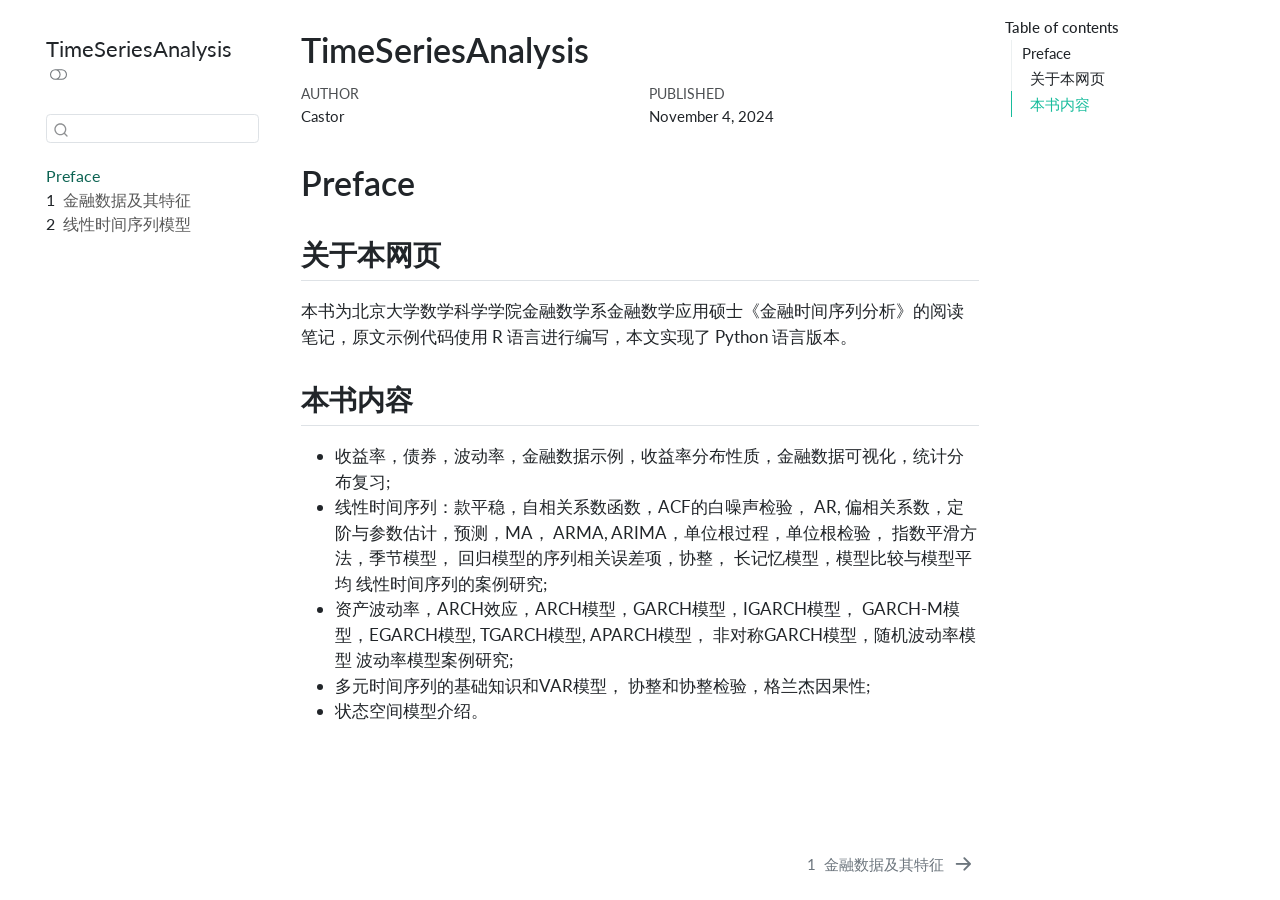
==== index.html @ bce4738b "Built site for gh-pages" ====
<!DOCTYPE html>
<html xmlns="http://www.w3.org/1999/xhtml" lang="en" xml:lang="en"><head>

<meta charset="utf-8">
<meta name="generator" content="quarto-1.5.57">

<meta name="viewport" content="width=device-width, initial-scale=1.0, user-scalable=yes">

<meta name="author" content="Castor">
<meta name="dcterms.date" content="2024-11-04">

<title>TimeSeriesAnalysis</title>
<style>
code{white-space: pre-wrap;}
span.smallcaps{font-variant: small-caps;}
div.columns{display: flex; gap: min(4vw, 1.5em);}
div.column{flex: auto; overflow-x: auto;}
div.hanging-indent{margin-left: 1.5em; text-indent: -1.5em;}
ul.task-list{list-style: none;}
ul.task-list li input[type="checkbox"] {
  width: 0.8em;
  margin: 0 0.8em 0.2em -1em; /* quarto-specific, see https://github.com/quarto-dev/quarto-cli/issues/4556 */ 
  vertical-align: middle;
}
</style>


<script src="site_libs/quarto-nav/quarto-nav.js"></script>
<script src="site_libs/quarto-nav/headroom.min.js"></script>
<script src="site_libs/clipboard/clipboard.min.js"></script>
<script src="site_libs/quarto-search/autocomplete.umd.js"></script>
<script src="site_libs/quarto-search/fuse.min.js"></script>
<script src="site_libs/quarto-search/quarto-search.js"></script>
<meta name="quarto:offset" content="./">
<link href="./Ch1/1-金融数据及其特征.html" rel="next">
<script src="site_libs/quarto-html/quarto.js"></script>
<script src="site_libs/quarto-html/popper.min.js"></script>
<script src="site_libs/quarto-html/tippy.umd.min.js"></script>
<script src="site_libs/quarto-html/anchor.min.js"></script>
<link href="site_libs/quarto-html/tippy.css" rel="stylesheet">
<link href="site_libs/quarto-html/quarto-syntax-highlighting.css" rel="stylesheet" class="quarto-color-scheme" id="quarto-text-highlighting-styles">
<link href="site_libs/quarto-html/quarto-syntax-highlighting-dark.css" rel="prefetch" class="quarto-color-scheme quarto-color-alternate" id="quarto-text-highlighting-styles">
<script src="site_libs/bootstrap/bootstrap.min.js"></script>
<link href="site_libs/bootstrap/bootstrap-icons.css" rel="stylesheet">
<link href="site_libs/bootstrap/bootstrap.min.css" rel="stylesheet" class="quarto-color-scheme" id="quarto-bootstrap" data-mode="light">
<link href="site_libs/bootstrap/bootstrap-dark.min.css" rel="prefetch" class="quarto-color-scheme quarto-color-alternate" id="quarto-bootstrap" data-mode="dark">
<script id="quarto-search-options" type="application/json">{
  "location": "sidebar",
  "copy-button": false,
  "collapse-after": 3,
  "panel-placement": "start",
  "type": "textbox",
  "limit": 50,
  "keyboard-shortcut": [
    "f",
    "/",
    "s"
  ],
  "show-item-context": false,
  "language": {
    "search-no-results-text": "No results",
    "search-matching-documents-text": "matching documents",
    "search-copy-link-title": "Copy link to search",
    "search-hide-matches-text": "Hide additional matches",
    "search-more-match-text": "more match in this document",
    "search-more-matches-text": "more matches in this document",
    "search-clear-button-title": "Clear",
    "search-text-placeholder": "",
    "search-detached-cancel-button-title": "Cancel",
    "search-submit-button-title": "Submit",
    "search-label": "Search"
  }
}</script>


</head>

<body class="nav-sidebar floating">

<div id="quarto-search-results"></div>
  <header id="quarto-header" class="headroom fixed-top">
  <nav class="quarto-secondary-nav">
    <div class="container-fluid d-flex">
      <button type="button" class="quarto-btn-toggle btn" data-bs-toggle="collapse" role="button" data-bs-target=".quarto-sidebar-collapse-item" aria-controls="quarto-sidebar" aria-expanded="false" aria-label="Toggle sidebar navigation" onclick="if (window.quartoToggleHeadroom) { window.quartoToggleHeadroom(); }">
        <i class="bi bi-layout-text-sidebar-reverse"></i>
      </button>
        <nav class="quarto-page-breadcrumbs" aria-label="breadcrumb"><ol class="breadcrumb"><li class="breadcrumb-item"><a href="./index.html">Preface</a></li></ol></nav>
        <a class="flex-grow-1" role="navigation" data-bs-toggle="collapse" data-bs-target=".quarto-sidebar-collapse-item" aria-controls="quarto-sidebar" aria-expanded="false" aria-label="Toggle sidebar navigation" onclick="if (window.quartoToggleHeadroom) { window.quartoToggleHeadroom(); }">      
        </a>
      <button type="button" class="btn quarto-search-button" aria-label="Search" onclick="window.quartoOpenSearch();">
        <i class="bi bi-search"></i>
      </button>
    </div>
  </nav>
</header>
<!-- content -->
<div id="quarto-content" class="quarto-container page-columns page-rows-contents page-layout-article">
<!-- sidebar -->
  <nav id="quarto-sidebar" class="sidebar collapse collapse-horizontal quarto-sidebar-collapse-item sidebar-navigation floating overflow-auto">
    <div class="pt-lg-2 mt-2 text-left sidebar-header">
    <div class="sidebar-title mb-0 py-0">
      <a href="./">TimeSeriesAnalysis</a> 
        <div class="sidebar-tools-main">
  <a href="" class="quarto-color-scheme-toggle quarto-navigation-tool  px-1" onclick="window.quartoToggleColorScheme(); return false;" title="Toggle dark mode"><i class="bi"></i></a>
</div>
    </div>
      </div>
        <div class="mt-2 flex-shrink-0 align-items-center">
        <div class="sidebar-search">
        <div id="quarto-search" class="" title="Search"></div>
        </div>
        </div>
    <div class="sidebar-menu-container"> 
    <ul class="list-unstyled mt-1">
        <li class="sidebar-item">
  <div class="sidebar-item-container"> 
  <a href="./index.html" class="sidebar-item-text sidebar-link active">
 <span class="menu-text">Preface</span></a>
  </div>
</li>
        <li class="sidebar-item">
  <div class="sidebar-item-container"> 
  <a href="./Ch1/1-金融数据及其特征.html" class="sidebar-item-text sidebar-link">
 <span class="menu-text"><span class="chapter-number">1</span>&nbsp; <span class="chapter-title">金融数据及其特征</span></span></a>
  </div>
</li>
        <li class="sidebar-item">
  <div class="sidebar-item-container"> 
  <a href="./Ch2/2-线性时间序列模型.html" class="sidebar-item-text sidebar-link">
 <span class="menu-text"><span class="chapter-number">2</span>&nbsp; <span class="chapter-title">线性时间序列模型</span></span></a>
  </div>
</li>
    </ul>
    </div>
</nav>
<div id="quarto-sidebar-glass" class="quarto-sidebar-collapse-item" data-bs-toggle="collapse" data-bs-target=".quarto-sidebar-collapse-item"></div>
<!-- margin-sidebar -->
    <div id="quarto-margin-sidebar" class="sidebar margin-sidebar">
        <nav id="TOC" role="doc-toc" class="toc-active">
    <h2 id="toc-title">Table of contents</h2>
   
  <ul>
  <li><a href="#preface" id="toc-preface" class="nav-link active" data-scroll-target="#preface">Preface</a>
  <ul class="collapse">
  <li><a href="#关于本网页" id="toc-关于本网页" class="nav-link" data-scroll-target="#关于本网页">关于本网页</a></li>
  <li><a href="#本书内容" id="toc-本书内容" class="nav-link" data-scroll-target="#本书内容">本书内容</a></li>
  </ul></li>
  </ul>
</nav>
    </div>
<!-- main -->
<main class="content" id="quarto-document-content">

<header id="title-block-header" class="quarto-title-block default">
<div class="quarto-title">
<h1 class="title">TimeSeriesAnalysis</h1>
</div>



<div class="quarto-title-meta">

    <div>
    <div class="quarto-title-meta-heading">Author</div>
    <div class="quarto-title-meta-contents">
             <p>Castor </p>
          </div>
  </div>
    
    <div>
    <div class="quarto-title-meta-heading">Published</div>
    <div class="quarto-title-meta-contents">
      <p class="date">November 4, 2024</p>
    </div>
  </div>
  
    
  </div>
  


</header>


<section id="preface" class="level1 unnumbered">
<h1 class="unnumbered">Preface</h1>
<section id="关于本网页" class="level2">
<h2 class="anchored" data-anchor-id="关于本网页">关于本网页</h2>
<p>本书为北京大学数学科学学院金融数学系金融数学应用硕士《金融时间序列分析》的阅读笔记，原文示例代码使用 R 语言进行编写，本文实现了 Python 语言版本。</p>
</section>
<section id="本书内容" class="level2">
<h2 class="anchored" data-anchor-id="本书内容">本书内容</h2>
<!-- -   R软件的时间序列相关的功能介绍, Rmd格式介绍; -->
<ul>
<li>收益率，债券，波动率，金融数据示例，收益率分布性质，金融数据可视化，统计分布复习;</li>
<li>线性时间序列：款平稳，自相关系数函数，ACF的白噪声检验， AR, 偏相关系数，定阶与参数估计，预测，MA， ARMA, ARIMA，单位根过程，单位根检验， 指数平滑方法，季节模型， 回归模型的序列相关误差项，协整， 长记忆模型，模型比较与模型平均 线性时间序列的案例研究;</li>
<li>资产波动率，ARCH效应，ARCH模型，GARCH模型，IGARCH模型， GARCH-M模型，EGARCH模型, TGARCH模型, APARCH模型， 非对称GARCH模型，随机波动率模型 波动率模型案例研究;</li>
<li>多元时间序列的基础知识和VAR模型， 协整和协整检验，格兰杰因果性;</li>
<li>状态空间模型介绍。</li>
</ul>


</section>
</section>

</main> <!-- /main -->
<script id="quarto-html-after-body" type="application/javascript">
window.document.addEventListener("DOMContentLoaded", function (event) {
  const toggleBodyColorMode = (bsSheetEl) => {
    const mode = bsSheetEl.getAttribute("data-mode");
    const bodyEl = window.document.querySelector("body");
    if (mode === "dark") {
      bodyEl.classList.add("quarto-dark");
      bodyEl.classList.remove("quarto-light");
    } else {
      bodyEl.classList.add("quarto-light");
      bodyEl.classList.remove("quarto-dark");
    }
  }
  const toggleBodyColorPrimary = () => {
    const bsSheetEl = window.document.querySelector("link#quarto-bootstrap");
    if (bsSheetEl) {
      toggleBodyColorMode(bsSheetEl);
    }
  }
  toggleBodyColorPrimary();  
  const disableStylesheet = (stylesheets) => {
    for (let i=0; i < stylesheets.length; i++) {
      const stylesheet = stylesheets[i];
      stylesheet.rel = 'prefetch';
    }
  }
  const enableStylesheet = (stylesheets) => {
    for (let i=0; i < stylesheets.length; i++) {
      const stylesheet = stylesheets[i];
      stylesheet.rel = 'stylesheet';
    }
  }
  const manageTransitions = (selector, allowTransitions) => {
    const els = window.document.querySelectorAll(selector);
    for (let i=0; i < els.length; i++) {
      const el = els[i];
      if (allowTransitions) {
        el.classList.remove('notransition');
      } else {
        el.classList.add('notransition');
      }
    }
  }
  const toggleGiscusIfUsed = (isAlternate, darkModeDefault) => {
    const baseTheme = document.querySelector('#giscus-base-theme')?.value ?? 'light';
    const alternateTheme = document.querySelector('#giscus-alt-theme')?.value ?? 'dark';
    let newTheme = '';
    if(darkModeDefault) {
      newTheme = isAlternate ? baseTheme : alternateTheme;
    } else {
      newTheme = isAlternate ? alternateTheme : baseTheme;
    }
    const changeGiscusTheme = () => {
      // From: https://github.com/giscus/giscus/issues/336
      const sendMessage = (message) => {
        const iframe = document.querySelector('iframe.giscus-frame');
        if (!iframe) return;
        iframe.contentWindow.postMessage({ giscus: message }, 'https://giscus.app');
      }
      sendMessage({
        setConfig: {
          theme: newTheme
        }
      });
    }
    const isGiscussLoaded = window.document.querySelector('iframe.giscus-frame') !== null;
    if (isGiscussLoaded) {
      changeGiscusTheme();
    }
  }
  const toggleColorMode = (alternate) => {
    // Switch the stylesheets
    const alternateStylesheets = window.document.querySelectorAll('link.quarto-color-scheme.quarto-color-alternate');
    manageTransitions('#quarto-margin-sidebar .nav-link', false);
    if (alternate) {
      enableStylesheet(alternateStylesheets);
      for (const sheetNode of alternateStylesheets) {
        if (sheetNode.id === "quarto-bootstrap") {
          toggleBodyColorMode(sheetNode);
        }
      }
    } else {
      disableStylesheet(alternateStylesheets);
      toggleBodyColorPrimary();
    }
    manageTransitions('#quarto-margin-sidebar .nav-link', true);
    // Switch the toggles
    const toggles = window.document.querySelectorAll('.quarto-color-scheme-toggle');
    for (let i=0; i < toggles.length; i++) {
      const toggle = toggles[i];
      if (toggle) {
        if (alternate) {
          toggle.classList.add("alternate");     
        } else {
          toggle.classList.remove("alternate");
        }
      }
    }
    // Hack to workaround the fact that safari doesn't
    // properly recolor the scrollbar when toggling (#1455)
    if (navigator.userAgent.indexOf('Safari') > 0 && navigator.userAgent.indexOf('Chrome') == -1) {
      manageTransitions("body", false);
      window.scrollTo(0, 1);
      setTimeout(() => {
        window.scrollTo(0, 0);
        manageTransitions("body", true);
      }, 40);  
    }
  }
  const isFileUrl = () => { 
    return window.location.protocol === 'file:';
  }
  const hasAlternateSentinel = () => {  
    let styleSentinel = getColorSchemeSentinel();
    if (styleSentinel !== null) {
      return styleSentinel === "alternate";
    } else {
      return false;
    }
  }
  const setStyleSentinel = (alternate) => {
    const value = alternate ? "alternate" : "default";
    if (!isFileUrl()) {
      window.localStorage.setItem("quarto-color-scheme", value);
    } else {
      localAlternateSentinel = value;
    }
  }
  const getColorSchemeSentinel = () => {
    if (!isFileUrl()) {
      const storageValue = window.localStorage.getItem("quarto-color-scheme");
      return storageValue != null ? storageValue : localAlternateSentinel;
    } else {
      return localAlternateSentinel;
    }
  }
  const darkModeDefault = false;
  let localAlternateSentinel = darkModeDefault ? 'alternate' : 'default';
  // Dark / light mode switch
  window.quartoToggleColorScheme = () => {
    // Read the current dark / light value 
    let toAlternate = !hasAlternateSentinel();
    toggleColorMode(toAlternate);
    setStyleSentinel(toAlternate);
    toggleGiscusIfUsed(toAlternate, darkModeDefault);
  };
  // Ensure there is a toggle, if there isn't float one in the top right
  if (window.document.querySelector('.quarto-color-scheme-toggle') === null) {
    const a = window.document.createElement('a');
    a.classList.add('top-right');
    a.classList.add('quarto-color-scheme-toggle');
    a.href = "";
    a.onclick = function() { try { window.quartoToggleColorScheme(); } catch {} return false; };
    const i = window.document.createElement("i");
    i.classList.add('bi');
    a.appendChild(i);
    window.document.body.appendChild(a);
  }
  // Switch to dark mode if need be
  if (hasAlternateSentinel()) {
    toggleColorMode(true);
  } else {
    toggleColorMode(false);
  }
  const icon = "";
  const anchorJS = new window.AnchorJS();
  anchorJS.options = {
    placement: 'right',
    icon: icon
  };
  anchorJS.add('.anchored');
  const isCodeAnnotation = (el) => {
    for (const clz of el.classList) {
      if (clz.startsWith('code-annotation-')) {                     
        return true;
      }
    }
    return false;
  }
  const onCopySuccess = function(e) {
    // button target
    const button = e.trigger;
    // don't keep focus
    button.blur();
    // flash "checked"
    button.classList.add('code-copy-button-checked');
    var currentTitle = button.getAttribute("title");
    button.setAttribute("title", "Copied!");
    let tooltip;
    if (window.bootstrap) {
      button.setAttribute("data-bs-toggle", "tooltip");
      button.setAttribute("data-bs-placement", "left");
      button.setAttribute("data-bs-title", "Copied!");
      tooltip = new bootstrap.Tooltip(button, 
        { trigger: "manual", 
          customClass: "code-copy-button-tooltip",
          offset: [0, -8]});
      tooltip.show();    
    }
    setTimeout(function() {
      if (tooltip) {
        tooltip.hide();
        button.removeAttribute("data-bs-title");
        button.removeAttribute("data-bs-toggle");
        button.removeAttribute("data-bs-placement");
      }
      button.setAttribute("title", currentTitle);
      button.classList.remove('code-copy-button-checked');
    }, 1000);
    // clear code selection
    e.clearSelection();
  }
  const getTextToCopy = function(trigger) {
      const codeEl = trigger.previousElementSibling.cloneNode(true);
      for (const childEl of codeEl.children) {
        if (isCodeAnnotation(childEl)) {
          childEl.remove();
        }
      }
      return codeEl.innerText;
  }
  const clipboard = new window.ClipboardJS('.code-copy-button:not([data-in-quarto-modal])', {
    text: getTextToCopy
  });
  clipboard.on('success', onCopySuccess);
  if (window.document.getElementById('quarto-embedded-source-code-modal')) {
    // For code content inside modals, clipBoardJS needs to be initialized with a container option
    // TODO: Check when it could be a function (https://github.com/zenorocha/clipboard.js/issues/860)
    const clipboardModal = new window.ClipboardJS('.code-copy-button[data-in-quarto-modal]', {
      text: getTextToCopy,
      container: window.document.getElementById('quarto-embedded-source-code-modal')
    });
    clipboardModal.on('success', onCopySuccess);
  }
    var localhostRegex = new RegExp(/^(?:http|https):\/\/localhost\:?[0-9]*\//);
    var mailtoRegex = new RegExp(/^mailto:/);
      var filterRegex = new RegExp('/' + window.location.host + '/');
    var isInternal = (href) => {
        return filterRegex.test(href) || localhostRegex.test(href) || mailtoRegex.test(href);
    }
    // Inspect non-navigation links and adorn them if external
 	var links = window.document.querySelectorAll('a[href]:not(.nav-link):not(.navbar-brand):not(.toc-action):not(.sidebar-link):not(.sidebar-item-toggle):not(.pagination-link):not(.no-external):not([aria-hidden]):not(.dropdown-item):not(.quarto-navigation-tool):not(.about-link)');
    for (var i=0; i<links.length; i++) {
      const link = links[i];
      if (!isInternal(link.href)) {
        // undo the damage that might have been done by quarto-nav.js in the case of
        // links that we want to consider external
        if (link.dataset.originalHref !== undefined) {
          link.href = link.dataset.originalHref;
        }
      }
    }
  function tippyHover(el, contentFn, onTriggerFn, onUntriggerFn) {
    const config = {
      allowHTML: true,
      maxWidth: 500,
      delay: 100,
      arrow: false,
      appendTo: function(el) {
          return el.parentElement;
      },
      interactive: true,
      interactiveBorder: 10,
      theme: 'quarto',
      placement: 'bottom-start',
    };
    if (contentFn) {
      config.content = contentFn;
    }
    if (onTriggerFn) {
      config.onTrigger = onTriggerFn;
    }
    if (onUntriggerFn) {
      config.onUntrigger = onUntriggerFn;
    }
    window.tippy(el, config); 
  }
  const noterefs = window.document.querySelectorAll('a[role="doc-noteref"]');
  for (var i=0; i<noterefs.length; i++) {
    const ref = noterefs[i];
    tippyHover(ref, function() {
      // use id or data attribute instead here
      let href = ref.getAttribute('data-footnote-href') || ref.getAttribute('href');
      try { href = new URL(href).hash; } catch {}
      const id = href.replace(/^#\/?/, "");
      const note = window.document.getElementById(id);
      if (note) {
        return note.innerHTML;
      } else {
        return "";
      }
    });
  }
  const xrefs = window.document.querySelectorAll('a.quarto-xref');
  const processXRef = (id, note) => {
    // Strip column container classes
    const stripColumnClz = (el) => {
      el.classList.remove("page-full", "page-columns");
      if (el.children) {
        for (const child of el.children) {
          stripColumnClz(child);
        }
      }
    }
    stripColumnClz(note)
    if (id === null || id.startsWith('sec-')) {
      // Special case sections, only their first couple elements
      const container = document.createElement("div");
      if (note.children && note.children.length > 2) {
        container.appendChild(note.children[0].cloneNode(true));
        for (let i = 1; i < note.children.length; i++) {
          const child = note.children[i];
          if (child.tagName === "P" && child.innerText === "") {
            continue;
          } else {
            container.appendChild(child.cloneNode(true));
            break;
          }
        }
        if (window.Quarto?.typesetMath) {
          window.Quarto.typesetMath(container);
        }
        return container.innerHTML
      } else {
        if (window.Quarto?.typesetMath) {
          window.Quarto.typesetMath(note);
        }
        return note.innerHTML;
      }
    } else {
      // Remove any anchor links if they are present
      const anchorLink = note.querySelector('a.anchorjs-link');
      if (anchorLink) {
        anchorLink.remove();
      }
      if (window.Quarto?.typesetMath) {
        window.Quarto.typesetMath(note);
      }
      // TODO in 1.5, we should make sure this works without a callout special case
      if (note.classList.contains("callout")) {
        return note.outerHTML;
      } else {
        return note.innerHTML;
      }
    }
  }
  for (var i=0; i<xrefs.length; i++) {
    const xref = xrefs[i];
    tippyHover(xref, undefined, function(instance) {
      instance.disable();
      let url = xref.getAttribute('href');
      let hash = undefined; 
      if (url.startsWith('#')) {
        hash = url;
      } else {
        try { hash = new URL(url).hash; } catch {}
      }
      if (hash) {
        const id = hash.replace(/^#\/?/, "");
        const note = window.document.getElementById(id);
        if (note !== null) {
          try {
            const html = processXRef(id, note.cloneNode(true));
            instance.setContent(html);
          } finally {
            instance.enable();
            instance.show();
          }
        } else {
          // See if we can fetch this
          fetch(url.split('#')[0])
          .then(res => res.text())
          .then(html => {
            const parser = new DOMParser();
            const htmlDoc = parser.parseFromString(html, "text/html");
            const note = htmlDoc.getElementById(id);
            if (note !== null) {
              const html = processXRef(id, note);
              instance.setContent(html);
            } 
          }).finally(() => {
            instance.enable();
            instance.show();
          });
        }
      } else {
        // See if we can fetch a full url (with no hash to target)
        // This is a special case and we should probably do some content thinning / targeting
        fetch(url)
        .then(res => res.text())
        .then(html => {
          const parser = new DOMParser();
          const htmlDoc = parser.parseFromString(html, "text/html");
          const note = htmlDoc.querySelector('main.content');
          if (note !== null) {
            // This should only happen for chapter cross references
            // (since there is no id in the URL)
            // remove the first header
            if (note.children.length > 0 && note.children[0].tagName === "HEADER") {
              note.children[0].remove();
            }
            const html = processXRef(null, note);
            instance.setContent(html);
          } 
        }).finally(() => {
          instance.enable();
          instance.show();
        });
      }
    }, function(instance) {
    });
  }
      let selectedAnnoteEl;
      const selectorForAnnotation = ( cell, annotation) => {
        let cellAttr = 'data-code-cell="' + cell + '"';
        let lineAttr = 'data-code-annotation="' +  annotation + '"';
        const selector = 'span[' + cellAttr + '][' + lineAttr + ']';
        return selector;
      }
      const selectCodeLines = (annoteEl) => {
        const doc = window.document;
        const targetCell = annoteEl.getAttribute("data-target-cell");
        const targetAnnotation = annoteEl.getAttribute("data-target-annotation");
        const annoteSpan = window.document.querySelector(selectorForAnnotation(targetCell, targetAnnotation));
        const lines = annoteSpan.getAttribute("data-code-lines").split(",");
        const lineIds = lines.map((line) => {
          return targetCell + "-" + line;
        })
        let top = null;
        let height = null;
        let parent = null;
        if (lineIds.length > 0) {
            //compute the position of the single el (top and bottom and make a div)
            const el = window.document.getElementById(lineIds[0]);
            top = el.offsetTop;
            height = el.offsetHeight;
            parent = el.parentElement.parentElement;
          if (lineIds.length > 1) {
            const lastEl = window.document.getElementById(lineIds[lineIds.length - 1]);
            const bottom = lastEl.offsetTop + lastEl.offsetHeight;
            height = bottom - top;
          }
          if (top !== null && height !== null && parent !== null) {
            // cook up a div (if necessary) and position it 
            let div = window.document.getElementById("code-annotation-line-highlight");
            if (div === null) {
              div = window.document.createElement("div");
              div.setAttribute("id", "code-annotation-line-highlight");
              div.style.position = 'absolute';
              parent.appendChild(div);
            }
            div.style.top = top - 2 + "px";
            div.style.height = height + 4 + "px";
            div.style.left = 0;
            let gutterDiv = window.document.getElementById("code-annotation-line-highlight-gutter");
            if (gutterDiv === null) {
              gutterDiv = window.document.createElement("div");
              gutterDiv.setAttribute("id", "code-annotation-line-highlight-gutter");
              gutterDiv.style.position = 'absolute';
              const codeCell = window.document.getElementById(targetCell);
              const gutter = codeCell.querySelector('.code-annotation-gutter');
              gutter.appendChild(gutterDiv);
            }
            gutterDiv.style.top = top - 2 + "px";
            gutterDiv.style.height = height + 4 + "px";
          }
          selectedAnnoteEl = annoteEl;
        }
      };
      const unselectCodeLines = () => {
        const elementsIds = ["code-annotation-line-highlight", "code-annotation-line-highlight-gutter"];
        elementsIds.forEach((elId) => {
          const div = window.document.getElementById(elId);
          if (div) {
            div.remove();
          }
        });
        selectedAnnoteEl = undefined;
      };
        // Handle positioning of the toggle
    window.addEventListener(
      "resize",
      throttle(() => {
        elRect = undefined;
        if (selectedAnnoteEl) {
          selectCodeLines(selectedAnnoteEl);
        }
      }, 10)
    );
    function throttle(fn, ms) {
    let throttle = false;
    let timer;
      return (...args) => {
        if(!throttle) { // first call gets through
            fn.apply(this, args);
            throttle = true;
        } else { // all the others get throttled
            if(timer) clearTimeout(timer); // cancel #2
            timer = setTimeout(() => {
              fn.apply(this, args);
              timer = throttle = false;
            }, ms);
        }
      };
    }
      // Attach click handler to the DT
      const annoteDls = window.document.querySelectorAll('dt[data-target-cell]');
      for (const annoteDlNode of annoteDls) {
        annoteDlNode.addEventListener('click', (event) => {
          const clickedEl = event.target;
          if (clickedEl !== selectedAnnoteEl) {
            unselectCodeLines();
            const activeEl = window.document.querySelector('dt[data-target-cell].code-annotation-active');
            if (activeEl) {
              activeEl.classList.remove('code-annotation-active');
            }
            selectCodeLines(clickedEl);
            clickedEl.classList.add('code-annotation-active');
          } else {
            // Unselect the line
            unselectCodeLines();
            clickedEl.classList.remove('code-annotation-active');
          }
        });
      }
  const findCites = (el) => {
    const parentEl = el.parentElement;
    if (parentEl) {
      const cites = parentEl.dataset.cites;
      if (cites) {
        return {
          el,
          cites: cites.split(' ')
        };
      } else {
        return findCites(el.parentElement)
      }
    } else {
      return undefined;
    }
  };
  var bibliorefs = window.document.querySelectorAll('a[role="doc-biblioref"]');
  for (var i=0; i<bibliorefs.length; i++) {
    const ref = bibliorefs[i];
    const citeInfo = findCites(ref);
    if (citeInfo) {
      tippyHover(citeInfo.el, function() {
        var popup = window.document.createElement('div');
        citeInfo.cites.forEach(function(cite) {
          var citeDiv = window.document.createElement('div');
          citeDiv.classList.add('hanging-indent');
          citeDiv.classList.add('csl-entry');
          var biblioDiv = window.document.getElementById('ref-' + cite);
          if (biblioDiv) {
            citeDiv.innerHTML = biblioDiv.innerHTML;
          }
          popup.appendChild(citeDiv);
        });
        return popup.innerHTML;
      });
    }
  }
});
</script>
<nav class="page-navigation">
  <div class="nav-page nav-page-previous">
  </div>
  <div class="nav-page nav-page-next">
      <a href="./Ch1/1-金融数据及其特征.html" class="pagination-link" aria-label="金融数据及其特征">
        <span class="nav-page-text"><span class="chapter-number">1</span>&nbsp; <span class="chapter-title">金融数据及其特征</span></span> <i class="bi bi-arrow-right-short"></i>
      </a>
  </div>
</nav>
</div> <!-- /content -->




</body></html>
---- site_libs/quarto-html/tippy.css ----
.tippy-box[data-animation=fade][data-state=hidden]{opacity:0}[data-tippy-root]{max-width:calc(100vw - 10px)}.tippy-box{position:relative;background-color:#333;color:#fff;border-radius:4px;font-size:14px;line-height:1.4;white-space:normal;outline:0;transition-property:transform,visibility,opacity}.tippy-box[data-placement^=top]>.tippy-arrow{bottom:0}.tippy-box[data-placement^=top]>.tippy-arrow:before{bottom:-7px;left:0;border-width:8px 8px 0;border-top-color:initial;transform-origin:center top}.tippy-box[data-placement^=bottom]>.tippy-arrow{top:0}.tippy-box[data-placement^=bottom]>.tippy-arrow:before{top:-7px;left:0;border-width:0 8px 8px;border-bottom-color:initial;transform-origin:center bottom}.tippy-box[data-placement^=left]>.tippy-arrow{right:0}.tippy-box[data-placement^=left]>.tippy-arrow:before{border-width:8px 0 8px 8px;border-left-color:initial;right:-7px;transform-origin:center left}.tippy-box[data-placement^=right]>.tippy-arrow{left:0}.tippy-box[data-placement^=right]>.tippy-arrow:before{left:-7px;border-width:8px 8px 8px 0;border-right-color:initial;transform-origin:center right}.tippy-box[data-inertia][data-state=visible]{transition-timing-function:cubic-bezier(.54,1.5,.38,1.11)}.tippy-arrow{width:16px;height:16px;color:#333}.tippy-arrow:before{content:"";position:absolute;border-color:transparent;border-style:solid}.tippy-content{position:relative;padding:5px 9px;z-index:1}
---- site_libs/quarto-html/quarto-syntax-highlighting.css ----
/* quarto syntax highlight colors */
:root {
  --quarto-hl-ot-color: #003B4F;
  --quarto-hl-at-color: #657422;
  --quarto-hl-ss-color: #20794D;
  --quarto-hl-an-color: #5E5E5E;
  --quarto-hl-fu-color: #4758AB;
  --quarto-hl-st-color: #20794D;
  --quarto-hl-cf-color: #003B4F;
  --quarto-hl-op-color: #5E5E5E;
  --quarto-hl-er-color: #AD0000;
  --quarto-hl-bn-color: #AD0000;
  --quarto-hl-al-color: #AD0000;
  --quarto-hl-va-color: #111111;
  --quarto-hl-bu-color: inherit;
  --quarto-hl-ex-color: inherit;
  --quarto-hl-pp-color: #AD0000;
  --quarto-hl-in-color: #5E5E5E;
  --quarto-hl-vs-color: #20794D;
  --quarto-hl-wa-color: #5E5E5E;
  --quarto-hl-do-color: #5E5E5E;
  --quarto-hl-im-color: #00769E;
  --quarto-hl-ch-color: #20794D;
  --quarto-hl-dt-color: #AD0000;
  --quarto-hl-fl-color: #AD0000;
  --quarto-hl-co-color: #5E5E5E;
  --quarto-hl-cv-color: #5E5E5E;
  --quarto-hl-cn-color: #8f5902;
  --quarto-hl-sc-color: #5E5E5E;
  --quarto-hl-dv-color: #AD0000;
  --quarto-hl-kw-color: #003B4F;
}

/* other quarto variables */
:root {
  --quarto-font-monospace: SFMono-Regular, Menlo, Monaco, Consolas, "Liberation Mono", "Courier New", monospace;
}

pre > code.sourceCode > span {
  color: #003B4F;
}

code span {
  color: #003B4F;
}

code.sourceCode > span {
  color: #003B4F;
}

div.sourceCode,
div.sourceCode pre.sourceCode {
  color: #003B4F;
}

code span.ot {
  color: #003B4F;
  font-style: inherit;
}

code span.at {
  color: #657422;
  font-style: inherit;
}

code span.ss {
  color: #20794D;
  font-style: inherit;
}

code span.an {
  color: #5E5E5E;
  font-style: inherit;
}

code span.fu {
  color: #4758AB;
  font-style: inherit;
}

code span.st {
  color: #20794D;
  font-style: inherit;
}

code span.cf {
  color: #003B4F;
  font-weight: bold;
  font-style: inherit;
}

code span.op {
  color: #5E5E5E;
  font-style: inherit;
}

code span.er {
  color: #AD0000;
  font-style: inherit;
}

code span.bn {
  color: #AD0000;
  font-style: inherit;
}

code span.al {
  color: #AD0000;
  font-style: inherit;
}

code span.va {
  color: #111111;
  font-style: inherit;
}

code span.bu {
  font-style: inherit;
}

code span.ex {
  font-style: inherit;
}

code span.pp {
  color: #AD0000;
  font-style: inherit;
}

code span.in {
  color: #5E5E5E;
  font-style: inherit;
}

code span.vs {
  color: #20794D;
  font-style: inherit;
}

code span.wa {
  color: #5E5E5E;
  font-style: italic;
}

code span.do {
  color: #5E5E5E;
  font-style: italic;
}

code span.im {
  color: #00769E;
  font-style: inherit;
}

code span.ch {
  color: #20794D;
  font-style: inherit;
}

code span.dt {
  color: #AD0000;
  font-style: inherit;
}

code span.fl {
  color: #AD0000;
  font-style: inherit;
}

code span.co {
  color: #5E5E5E;
  font-style: inherit;
}

code span.cv {
  color: #5E5E5E;
  font-style: italic;
}

code span.cn {
  color: #8f5902;
  font-style: inherit;
}

code span.sc {
  color: #5E5E5E;
  font-style: inherit;
}

code span.dv {
  color: #AD0000;
  font-style: inherit;
}

code span.kw {
  color: #003B4F;
  font-weight: bold;
  font-style: inherit;
}

.prevent-inlining {
  content: "</";
}

/*# sourceMappingURL=debc5d5d77c3f9108843748ff7464032.css.map */
---- site_libs/quarto-html/quarto-syntax-highlighting-dark.css ----
/* quarto syntax highlight colors */
:root {
  --quarto-hl-al-color: #f07178;
  --quarto-hl-an-color: #d4d0ab;
  --quarto-hl-at-color: #00e0e0;
  --quarto-hl-bn-color: #d4d0ab;
  --quarto-hl-bu-color: #abe338;
  --quarto-hl-ch-color: #abe338;
  --quarto-hl-co-color: #f8f8f2;
  --quarto-hl-cv-color: #ffd700;
  --quarto-hl-cn-color: #ffd700;
  --quarto-hl-cf-color: #ffa07a;
  --quarto-hl-dt-color: #ffa07a;
  --quarto-hl-dv-color: #d4d0ab;
  --quarto-hl-do-color: #f8f8f2;
  --quarto-hl-er-color: #f07178;
  --quarto-hl-ex-color: #00e0e0;
  --quarto-hl-fl-color: #d4d0ab;
  --quarto-hl-fu-color: #ffa07a;
  --quarto-hl-im-color: #abe338;
  --quarto-hl-in-color: #d4d0ab;
  --quarto-hl-kw-color: #ffa07a;
  --quarto-hl-op-color: #ffa07a;
  --quarto-hl-ot-color: #00e0e0;
  --quarto-hl-pp-color: #dcc6e0;
  --quarto-hl-re-color: #00e0e0;
  --quarto-hl-sc-color: #abe338;
  --quarto-hl-ss-color: #abe338;
  --quarto-hl-st-color: #abe338;
  --quarto-hl-va-color: #00e0e0;
  --quarto-hl-vs-color: #abe338;
  --quarto-hl-wa-color: #dcc6e0;
}

/* other quarto variables */
:root {
  --quarto-font-monospace: SFMono-Regular, Menlo, Monaco, Consolas, "Liberation Mono", "Courier New", monospace;
}

code span.al {
  background-color: #2a0f15;
  font-weight: bold;
  color: #f07178;
}

code span.an {
  color: #d4d0ab;
}

code span.at {
  color: #00e0e0;
}

code span.bn {
  color: #d4d0ab;
}

code span.bu {
  color: #abe338;
}

code span.ch {
  color: #abe338;
}

code span.co {
  font-style: italic;
  color: #f8f8f2;
}

code span.cv {
  color: #ffd700;
}

code span.cn {
  color: #ffd700;
}

code span.cf {
  font-weight: bold;
  color: #ffa07a;
}

code span.dt {
  color: #ffa07a;
}

code span.dv {
  color: #d4d0ab;
}

code span.do {
  color: #f8f8f2;
}

code span.er {
  color: #f07178;
  text-decoration: underline;
}

code span.ex {
  font-weight: bold;
  color: #00e0e0;
}

code span.fl {
  color: #d4d0ab;
}

code span.fu {
  color: #ffa07a;
}

code span.im {
  color: #abe338;
}

code span.in {
  color: #d4d0ab;
}

code span.kw {
  font-weight: bold;
  color: #ffa07a;
}

pre > code.sourceCode > span {
  color: #f8f8f2;
}

code span {
  color: #f8f8f2;
}

code.sourceCode > span {
  color: #f8f8f2;
}

div.sourceCode,
div.sourceCode pre.sourceCode {
  color: #f8f8f2;
}

code span.op {
  color: #ffa07a;
}

code span.ot {
  color: #00e0e0;
}

code span.pp {
  color: #dcc6e0;
}

code span.re {
  background-color: #f8f8f2;
  color: #00e0e0;
}

code span.sc {
  color: #abe338;
}

code span.ss {
  color: #abe338;
}

code span.st {
  color: #abe338;
}

code span.va {
  color: #00e0e0;
}

code span.vs {
  color: #abe338;
}

code span.wa {
  color: #dcc6e0;
}

.prevent-inlining {
  content: "</";
}

/*# sourceMappingURL=935a306eefa94366c21e1a970dddb765.css.map */
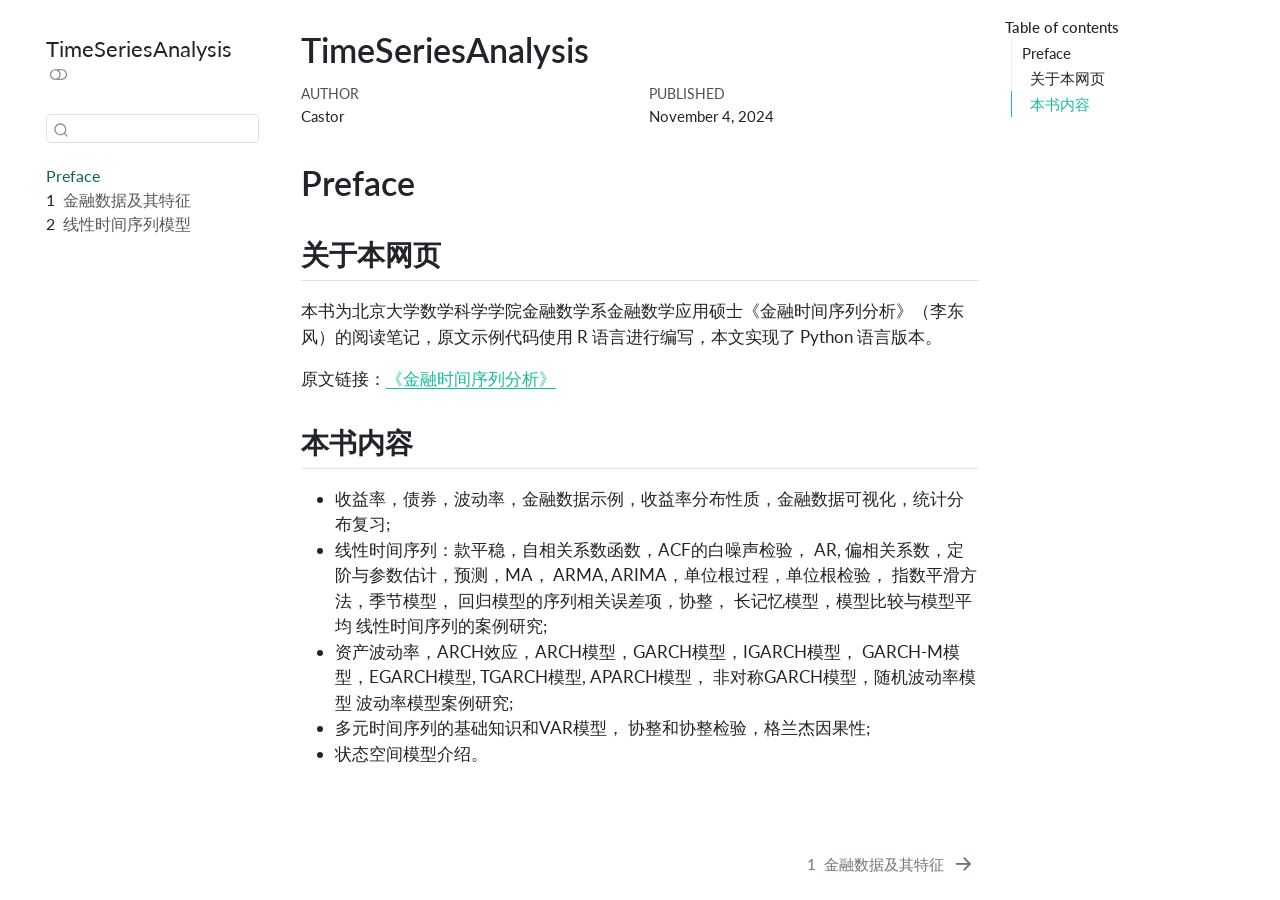
==== commit cac31b2e: "Built site for gh-pages" ====
--- a/index.html
+++ b/index.html
@@ -186,7 +186,8 @@
 <h1 class="unnumbered">Preface</h1>
 <section id="关于本网页" class="level2">
 <h2 class="anchored" data-anchor-id="关于本网页">关于本网页</h2>
-<p>本书为北京大学数学科学学院金融数学系金融数学应用硕士《金融时间序列分析》的阅读笔记，原文示例代码使用 R 语言进行编写，本文实现了 Python 语言版本。</p>
+<p>本书为北京大学数学科学学院金融数学系金融数学应用硕士《金融时间序列分析》（李东风）的阅读笔记，原文示例代码使用 R 语言进行编写，本文实现了 Python 语言版本。</p>
+<p>原文链接：<a href="https://www.math.pku.edu.cn/teachers/lidf/course/fts/ftsnotes/html/_ftsnotes/rsoft.html">《金融时间序列分析》</a></p>
 </section>
 <section id="本书内容" class="level2">
 <h2 class="anchored" data-anchor-id="本书内容">本书内容</h2>
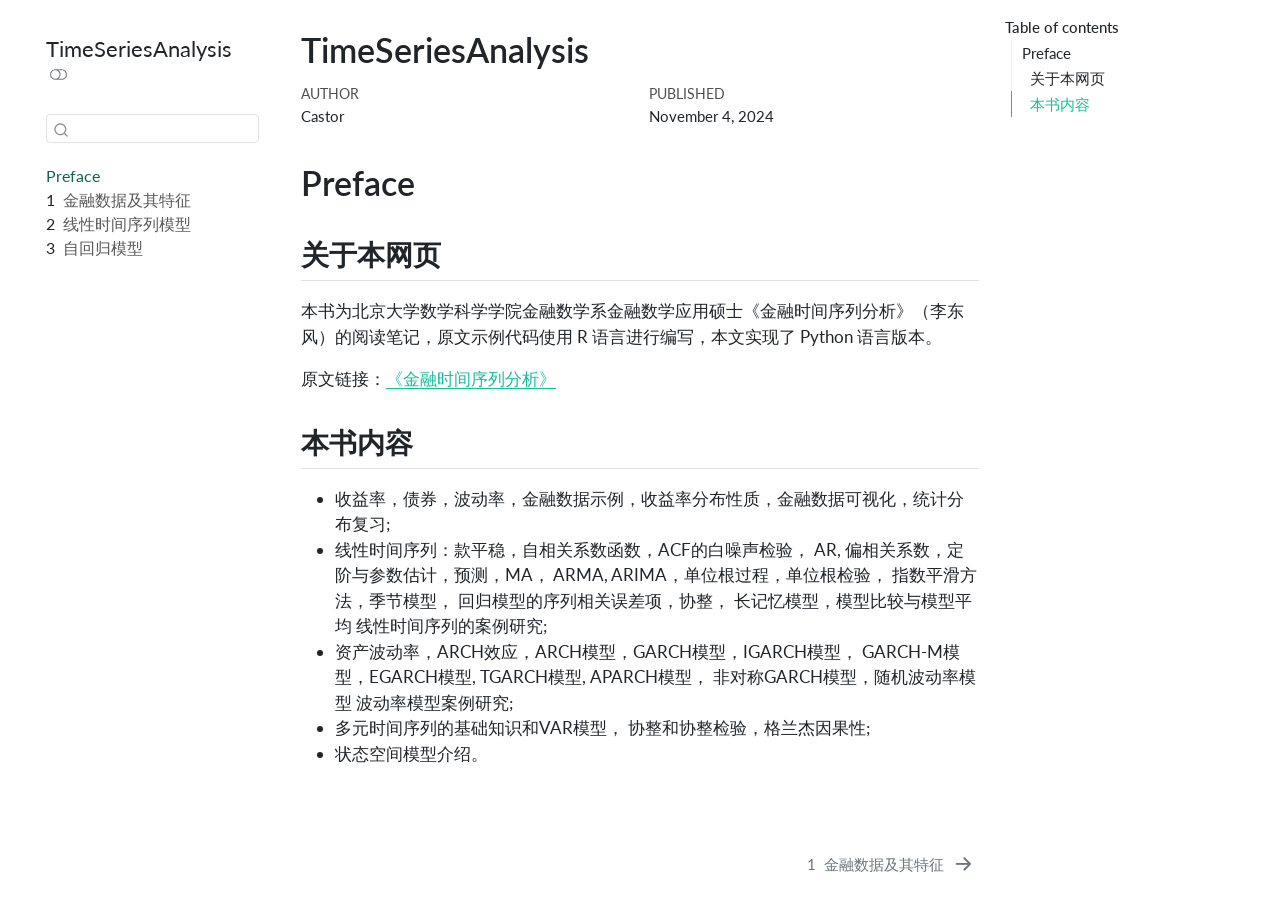
==== commit b5f53dfe: "Built site for gh-pages" ====
--- a/index.html
+++ b/index.html
@@ -128,6 +128,12 @@
   <div class="sidebar-item-container"> 
   <a href="./Ch2/2-线性时间序列模型.html" class="sidebar-item-text sidebar-link">
  <span class="menu-text"><span class="chapter-number">2</span>&nbsp; <span class="chapter-title">线性时间序列模型</span></span></a>
+  </div>
+</li>
+        <li class="sidebar-item">
+  <div class="sidebar-item-container"> 
+  <a href="./Ch3/3-自回归模型.html" class="sidebar-item-text sidebar-link">
+ <span class="menu-text"><span class="chapter-number">3</span>&nbsp; <span class="chapter-title">自回归模型</span></span></a>
   </div>
 </li>
     </ul>
